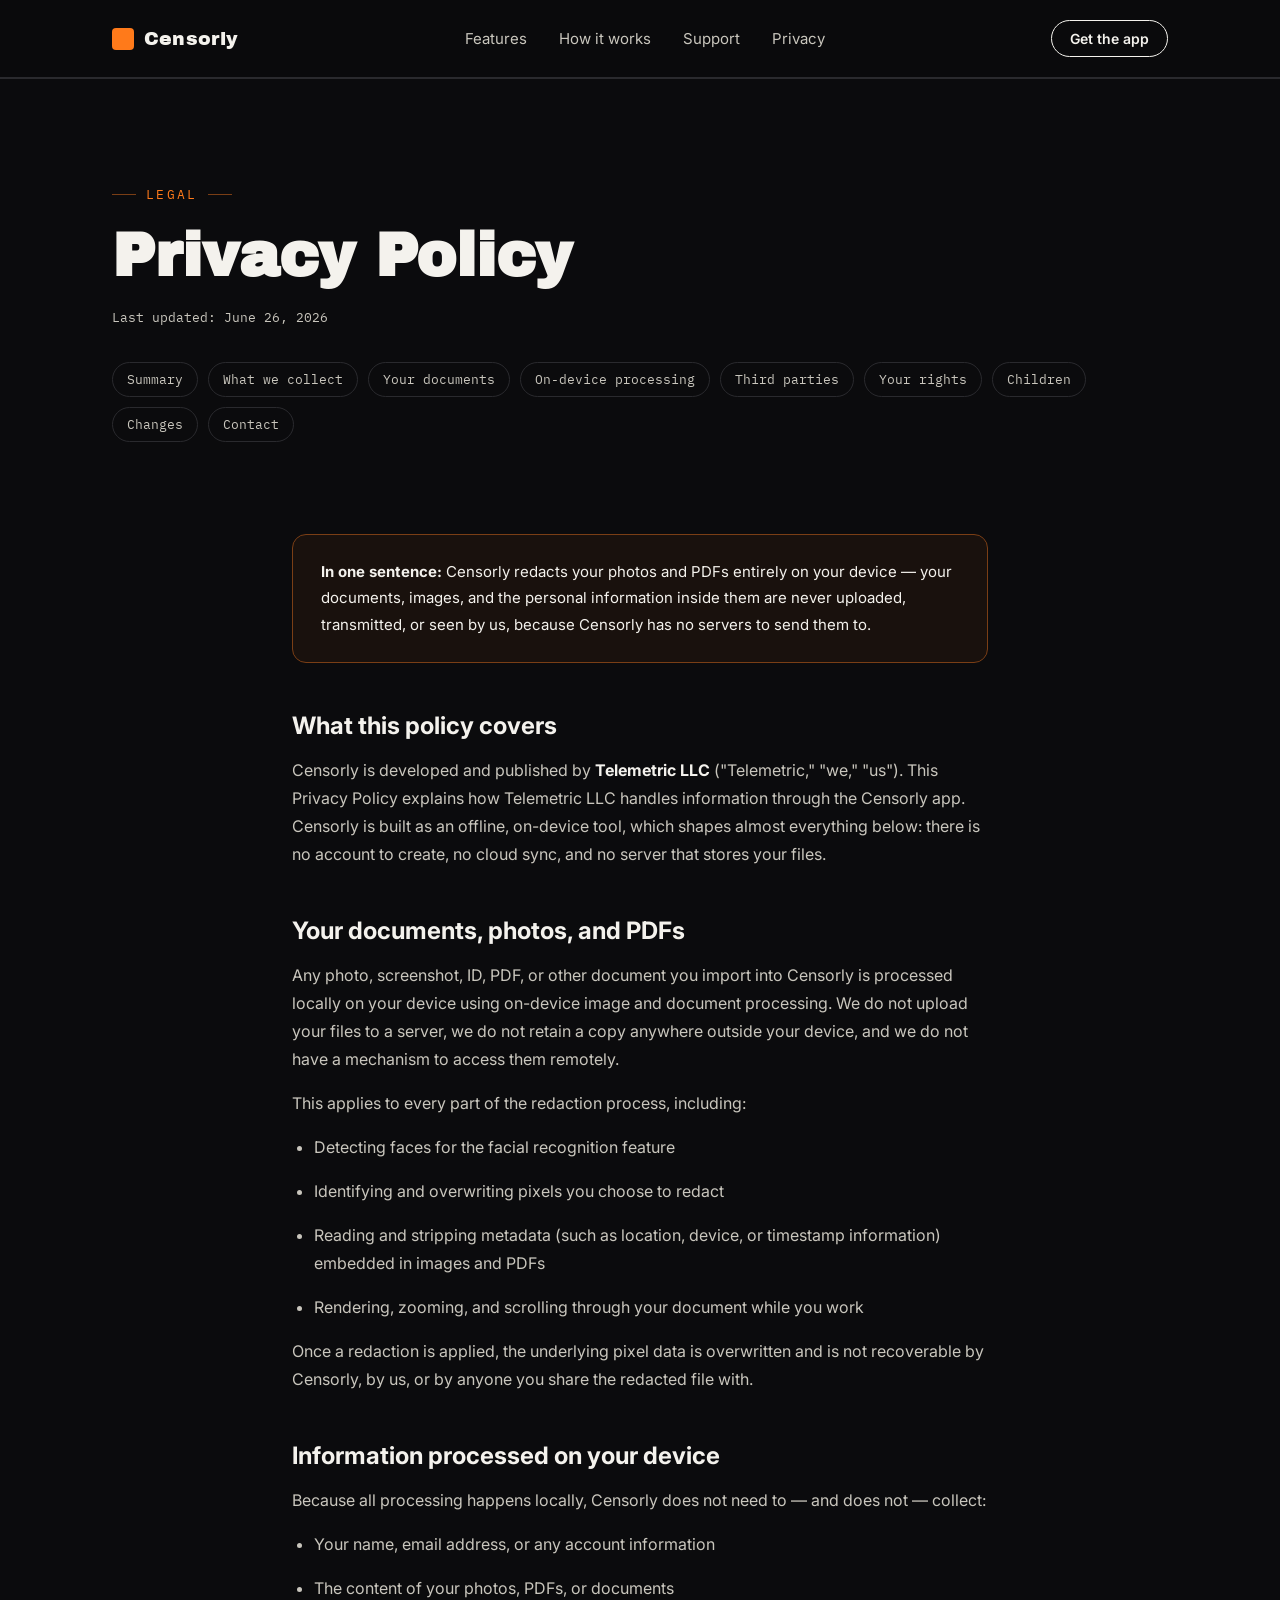
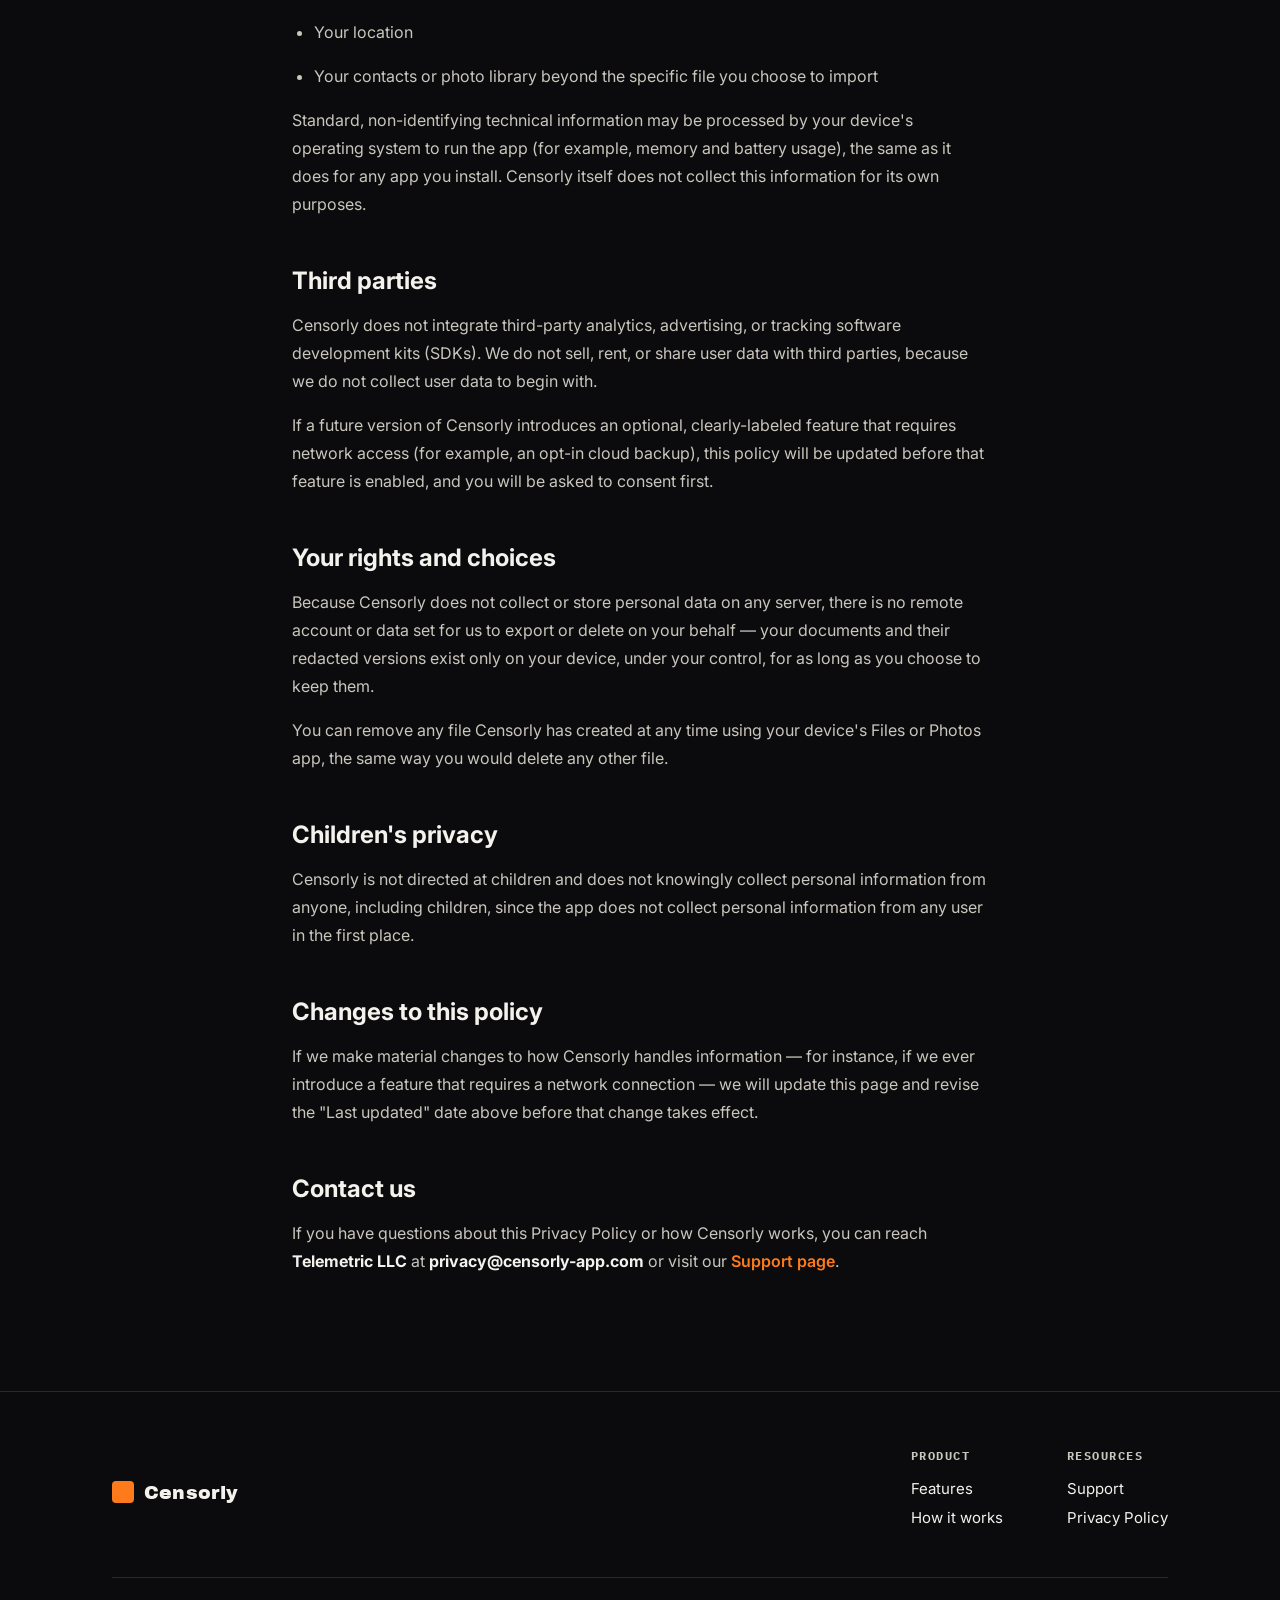
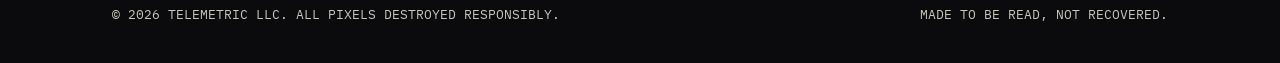
==== privacy.html @ 5e943779 "Add files via upload" ====
<!DOCTYPE html>
<html lang="en">
<head>
<meta charset="UTF-8" />
<meta name="viewport" content="width=device-width, initial-scale=1" />
<title>Privacy Policy — Censorly</title>
<meta name="description" content="Telemetric LLC's privacy policy for Censorly. Censorly processes documents entirely on your device and does not collect or transmit your content anywhere." />
<link rel="preconnect" href="https://fonts.googleapis.com">
<link href="https://fonts.googleapis.com/css2?family=Archivo+Black&family=IBM+Plex+Mono:wght@400;500&family=Inter:wght@400;500;600;700;800&display=swap" rel="stylesheet">
<link rel="stylesheet" href="assets/style.css">
</head>
<body>

  <nav class="nav">
    <div class="nav-inner">
      <a href="index.html" class="brand"><span class="mark"></span> Censorly</a>
      <div class="nav-links">
        <a href="index.html#features">Features</a>
        <a href="index.html#how-it-works">How it works</a>
        <a href="support.html">Support</a>
        <a href="privacy.html">Privacy</a>
      </div>
      <a href="index.html#get" class="nav-cta">Get the app</a>
    </div>
  </nav>

  <header class="doc-hero">
    <div class="wrap">
      <span class="eyebrow">Legal</span>
      <h1>Privacy Policy</h1>
      <span class="updated">Last updated: June 26, 2026</span>

      <div class="doc-toc">
        <a href="#summary">Summary</a>
        <a href="#what-we-collect">What we collect</a>
        <a href="#documents">Your documents</a>
        <a href="#device-data">On-device processing</a>
        <a href="#third-parties">Third parties</a>
        <a href="#your-rights">Your rights</a>
        <a href="#children">Children</a>
        <a href="#changes">Changes</a>
        <a href="#contact">Contact</a>
      </div>
    </div>
  </header>

  <div class="doc-body">
    <div class="wrap">

      <div class="callout" id="summary">
        <p><strong>In one sentence:</strong> Censorly redacts your photos and PDFs entirely on your device — your documents, images, and the personal information inside them are never uploaded, transmitted, or seen by us, because Censorly has no servers to send them to.</p>
      </div>

      <h2 id="what-we-collect">What this policy covers</h2>
      <p>Censorly is developed and published by <strong>Telemetric LLC</strong> ("Telemetric," "we," "us"). This Privacy Policy explains how Telemetric LLC handles information through the Censorly app. Censorly is built as an offline, on-device tool, which shapes almost everything below: there is no account to create, no cloud sync, and no server that stores your files.</p>

      <h2 id="documents">Your documents, photos, and PDFs</h2>
      <p>Any photo, screenshot, ID, PDF, or other document you import into Censorly is processed locally on your device using on-device image and document processing. We do not upload your files to a server, we do not retain a copy anywhere outside your device, and we do not have a mechanism to access them remotely.</p>
      <p>This applies to every part of the redaction process, including:</p>
      <ul>
        <li>Detecting faces for the facial recognition feature</li>
        <li>Identifying and overwriting pixels you choose to redact</li>
        <li>Reading and stripping metadata (such as location, device, or timestamp information) embedded in images and PDFs</li>
        <li>Rendering, zooming, and scrolling through your document while you work</li>
      </ul>
      <p>Once a redaction is applied, the underlying pixel data is overwritten and is not recoverable by Censorly, by us, or by anyone you share the redacted file with.</p>

      <h2 id="device-data">Information processed on your device</h2>
      <p>Because all processing happens locally, Censorly does not need to — and does not — collect:</p>
      <ul>
        <li>Your name, email address, or any account information</li>
        <li>The content of your photos, PDFs, or documents</li>
        <li>Your location</li>
        <li>Your contacts or photo library beyond the specific file you choose to import</li>
      </ul>
      <p>Standard, non-identifying technical information may be processed by your device's operating system to run the app (for example, memory and battery usage), the same as it does for any app you install. Censorly itself does not collect this information for its own purposes.</p>

      <h2 id="third-parties">Third parties</h2>
      <p>Censorly does not integrate third-party analytics, advertising, or tracking software development kits (SDKs). We do not sell, rent, or share user data with third parties, because we do not collect user data to begin with.</p>
      <p>If a future version of Censorly introduces an optional, clearly-labeled feature that requires network access (for example, an opt-in cloud backup), this policy will be updated before that feature is enabled, and you will be asked to consent first.</p>

      <h2 id="your-rights">Your rights and choices</h2>
      <p>Because Censorly does not collect or store personal data on any server, there is no remote account or data set for us to export or delete on your behalf — your documents and their redacted versions exist only on your device, under your control, for as long as you choose to keep them.</p>
      <p>You can remove any file Censorly has created at any time using your device's Files or Photos app, the same way you would delete any other file.</p>

      <h2 id="children">Children's privacy</h2>
      <p>Censorly is not directed at children and does not knowingly collect personal information from anyone, including children, since the app does not collect personal information from any user in the first place.</p>

      <h2 id="changes">Changes to this policy</h2>
      <p>If we make material changes to how Censorly handles information — for instance, if we ever introduce a feature that requires a network connection — we will update this page and revise the "Last updated" date above before that change takes effect.</p>

      <h2 id="contact">Contact us</h2>
      <p>If you have questions about this Privacy Policy or how Censorly works, you can reach <strong>Telemetric LLC</strong> at <strong>privacy@censorly-app.com</strong> or visit our <a href="support.html" style="color:var(--tape); font-weight:600;">Support page</a>.</p>

    </div>
  </div>

  <footer>
    <div class="wrap">
      <div class="footer-grid">
        <a href="index.html" class="brand"><span class="mark"></span> Censorly</a>
        <div class="footer-cols">
          <div class="footer-col">
            <h4>Product</h4>
            <a href="index.html#features">Features</a>
            <a href="index.html#how-it-works">How it works</a>
          </div>
          <div class="footer-col">
            <h4>Resources</h4>
            <a href="support.html">Support</a>
            <a href="privacy.html">Privacy Policy</a>
          </div>
        </div>
      </div>
      <div class="footer-bottom">
        <span>© 2026 TELEMETRIC LLC. ALL PIXELS DESTROYED RESPONSIBLY.</span>
        <span>MADE TO BE READ, NOT RECOVERED.</span>
      </div>
    </div>
  </footer>

</body>
</html>
---- assets/style.css ----
/* ===========================================================
   Censorly — shared stylesheet
   Palette: ink #0B0B0D, paper #F4F2ED, tape #FF7A1A, line #2A2A2E
   Display: Archivo Black / body: Inter / mono: IBM Plex Mono
=========================================================== */

:root {
  --ink: #0b0b0d;
  --ink-soft: #15151a;
  --paper: #f4f2ed;
  --paper-dim: #c9c6bd;
  --tape: #ff7a1a;
  --tape-dim: #7a3e15;
  --line: #2a2a2e;
  --line-light: #ddd9cf;
  --mono: "IBM Plex Mono", ui-monospace, monospace;
  --body: "Inter", -apple-system, "Segoe UI", sans-serif;
  --display: "Archivo Black", "Inter", sans-serif;
}

* { margin: 0; padding: 0; box-sizing: border-box; }

html { scroll-behavior: smooth; }

body {
  background: var(--ink);
  color: var(--paper);
  font-family: var(--body);
  -webkit-font-smoothing: antialiased;
  overflow-x: hidden;
}

@media (prefers-reduced-motion: reduce) {
  * { animation-duration: 0.01ms !important; animation-iteration-count: 1 !important; transition-duration: 0.01ms !important; }
}

a { color: inherit; text-decoration: none; }
a:focus-visible, button:focus-visible { outline: 2px solid var(--tape); outline-offset: 3px; }

/* ---------- Layout shells ---------- */
.wrap {
  max-width: 1120px;
  margin: 0 auto;
  padding: 0 32px;
}

/* ---------- Nav ---------- */
.nav {
  position: sticky;
  top: 0;
  z-index: 50;
  background: rgba(11, 11, 13, 0.86);
  backdrop-filter: blur(10px);
  border-bottom: 1px solid var(--line);
}

.nav-inner {
  max-width: 1120px;
  margin: 0 auto;
  padding: 20px 32px;
  display: flex;
  align-items: center;
  justify-content: space-between;
}

.brand {
  display: flex;
  align-items: center;
  gap: 10px;
  font-family: "Archivo Black", var(--display), sans-serif;
  font-weight: 400;
  font-size: 19px;
  letter-spacing: 0.01em;
}

.brand .mark {
  width: 22px;
  height: 22px;
  background: var(--tape);
  border-radius: 4px;
  display: inline-block;
}

.nav-links {
  display: flex;
  gap: 32px;
  font-size: 15px;
  color: var(--paper-dim);
}

.nav-links a:hover { color: var(--paper); }

.nav-cta {
  border: 1.5px solid var(--paper);
  padding: 9px 18px;
  border-radius: 999px;
  font-size: 14px;
  font-weight: 600;
}
.nav-cta:hover { background: var(--paper); color: var(--ink); }

@media (max-width: 700px) {
  .nav-links { display: none; }
}

/* ---------- Hero ---------- */
.hero {
  padding: 110px 0 90px;
  text-align: center;
  position: relative;
}

.eyebrow {
  font-family: var(--mono);
  font-size: 13px;
  letter-spacing: 0.18em;
  text-transform: uppercase;
  color: var(--tape);
  display: inline-flex;
  align-items: center;
  gap: 10px;
  margin-bottom: 28px;
}

.eyebrow::before, .eyebrow::after {
  content: "";
  width: 24px;
  height: 1px;
  background: var(--tape-dim);
}

.hero h1 {
  font-family: var(--display);
  font-size: clamp(40px, 8vw, 96px);
  line-height: 1.02;
  letter-spacing: -0.01em;
  margin: 0 auto 28px;
  max-width: 920px;
}

@media (max-width: 480px) {
  .hero h1 { font-size: 38px; }
}

.redact-line {
  display: inline-block;
  position: relative;
  white-space: nowrap;
  isolation: isolate;
}

.redact-bar {
  position: absolute;
  top: -4%;
  bottom: -4%;
  left: -3%;
  right: -3%;
  background: var(--ink-soft);
  border: 1px solid var(--line);
  transform-origin: left center;
  animation: lift 1.1s cubic-bezier(.65,0,.35,1) 0.5s forwards;
  z-index: 1;
}

.redact-bar::after {
  content: "REDACTED";
  position: absolute;
  inset: 0;
  display: flex;
  align-items: center;
  justify-content: center;
  font-family: var(--mono);
  font-size: 0.28em;
  letter-spacing: 0.15em;
  color: var(--tape-dim);
  opacity: 0.9;
  white-space: nowrap;
}

@keyframes lift {
  0%   { transform: scaleY(1); opacity: 1; }
  60%  { transform: scaleY(1); opacity: 1; }
  100% { transform: scaleY(0.02) translateY(40%); opacity: 0; }
}

.hero p.sub {
  font-size: clamp(17px, 2vw, 20px);
  color: var(--paper-dim);
  max-width: 560px;
  margin: 0 auto 44px;
  line-height: 1.55;
}

.hero-ctas {
  display: flex;
  gap: 16px;
  justify-content: center;
  flex-wrap: wrap;
}

.btn {
  display: inline-flex;
  align-items: center;
  gap: 10px;
  padding: 16px 28px;
  border-radius: 14px;
  font-weight: 700;
  font-size: 16px;
  cursor: pointer;
  border: none;
}

.btn-primary { background: var(--tape); color: var(--ink); }
.btn-primary:hover { background: #ff8c3a; }

.btn-ghost { background: transparent; color: var(--paper); border: 1.5px solid var(--line); }
.btn-ghost:hover { border-color: var(--paper); }

/* ---------- Section scaffolding ---------- */
section { padding: 100px 0; border-top: 1px solid var(--line); }

.section-head {
  display: flex;
  justify-content: space-between;
  align-items: flex-end;
  gap: 24px;
  margin-bottom: 56px;
  flex-wrap: wrap;
}

.section-tag {
  font-family: var(--mono);
  font-size: 12.5px;
  letter-spacing: 0.16em;
  text-transform: uppercase;
  color: var(--tape);
  margin-bottom: 14px;
  display: block;
}

.section-head h2 {
  font-family: var(--display);
  font-size: clamp(32px, 4.5vw, 52px);
  line-height: 1.05;
  max-width: 640px;
}

.section-head .desc {
  color: var(--paper-dim);
  max-width: 360px;
  font-size: 16px;
  line-height: 1.6;
}

/* ---------- Feature grid ---------- */
.feature-grid {
  display: grid;
  grid-template-columns: repeat(3, 1fr);
  gap: 1px;
  background: var(--line);
  border: 1px solid var(--line);
}

.feature {
  background: var(--ink);
  padding: 40px 34px 44px;
  position: relative;
  transition: background 0.25s ease;
}

.feature:hover { background: var(--ink-soft); }

.feature .tab {
  font-family: var(--mono);
  font-size: 11.5px;
  color: var(--tape-dim);
  letter-spacing: 0.1em;
  margin-bottom: 22px;
  display: block;
}

.feature .glyph {
  width: 46px;
  height: 46px;
  margin-bottom: 24px;
}

.feature h3 {
  font-size: 21px;
  font-weight: 700;
  margin-bottom: 12px;
  letter-spacing: -0.01em;
}

.feature p {
  color: var(--paper-dim);
  font-size: 15px;
  line-height: 1.6;
}

@media (max-width: 880px) {
  .feature-grid { grid-template-columns: repeat(2, 1fr); }
}
@media (max-width: 600px) {
  .feature-grid { grid-template-columns: 1fr; }
}

/* ---------- Comparison strip (Human Error Free) ---------- */
.compare {
  display: grid;
  grid-template-columns: 1fr 1fr;
  gap: 1px;
  background: var(--line);
  border: 1px solid var(--line);
  margin-top: 56px;
}

.compare > div { background: var(--ink); padding: 36px; }

.compare .label {
  font-family: var(--mono);
  font-size: 12px;
  letter-spacing: 0.12em;
  text-transform: uppercase;
  margin-bottom: 18px;
  display: inline-block;
}

.compare .bad .label { color: #ff5d5d; }
.compare .good .label { color: var(--tape); }

.compare ul { list-style: none; }
.compare li {
  font-size: 15px;
  color: var(--paper-dim);
  padding: 10px 0;
  border-top: 1px solid var(--line);
  display: flex;
  gap: 10px;
}
.compare li:first-of-type { border-top: none; }
.compare .bad li::before { content: "✕"; color: #ff5d5d; }
.compare .good li::before { content: "✓"; color: var(--tape); }

@media (max-width: 700px) {
  .compare { grid-template-columns: 1fr; }
}

/* ---------- Strip / marquee ---------- */
.marquee {
  border-top: 1px solid var(--line);
  border-bottom: 1px solid var(--line);
  padding: 22px 0;
  overflow: hidden;
  white-space: nowrap;
  background: var(--ink-soft);
}

.marquee-track {
  display: inline-flex;
  gap: 48px;
  animation: scroll 28s linear infinite;
  font-family: var(--mono);
  font-size: 14px;
  letter-spacing: 0.08em;
  text-transform: uppercase;
  color: var(--paper-dim);
}

.marquee-track span { color: var(--tape); }

@keyframes scroll {
  from { transform: translateX(0); }
  to   { transform: translateX(-50%); }
}

/* ---------- Steps (Choose Your Document) ---------- */
.steps {
  display: grid;
  grid-template-columns: repeat(2, 1fr);
  gap: 24px;
}

.step-card {
  border: 1px solid var(--line);
  border-radius: 18px;
  padding: 38px;
  background: var(--ink-soft);
}

.step-card .stamp {
  display: inline-block;
  font-family: var(--mono);
  font-size: 11.5px;
  letter-spacing: 0.1em;
  color: var(--ink);
  background: var(--tape);
  padding: 4px 10px;
  border-radius: 5px;
  margin-bottom: 22px;
}

.step-card h3 { font-size: 24px; margin-bottom: 10px; }
.step-card p { color: var(--paper-dim); font-size: 15px; line-height: 1.6; }

@media (max-width: 700px) {
  .steps { grid-template-columns: 1fr; }
}

/* ---------- CTA band ---------- */
.cta-band {
  text-align: center;
  padding: 110px 0;
  border-top: 1px solid var(--line);
}

.cta-band h2 {
  font-family: var(--display);
  font-size: clamp(34px, 5vw, 58px);
  margin-bottom: 22px;
  max-width: 760px;
  margin-inline: auto;
  line-height: 1.05;
}

.cta-band p { color: var(--paper-dim); margin-bottom: 40px; font-size: 17px; }

/* ---------- Footer ---------- */
footer {
  border-top: 1px solid var(--line);
  padding: 56px 0 40px;
}

.footer-grid {
  display: flex;
  justify-content: space-between;
  flex-wrap: wrap;
  gap: 32px;
  margin-bottom: 40px;
}

.footer-cols { display: flex; gap: 64px; flex-wrap: wrap; }

.footer-col h4 {
  font-family: var(--mono);
  font-size: 12px;
  letter-spacing: 0.12em;
  text-transform: uppercase;
  color: var(--paper-dim);
  margin-bottom: 16px;
}

.footer-col a {
  display: block;
  font-size: 15px;
  margin-bottom: 10px;
  color: var(--paper);
}
.footer-col a:hover { color: var(--tape); }

.footer-bottom {
  display: flex;
  justify-content: space-between;
  align-items: center;
  flex-wrap: wrap;
  gap: 16px;
  border-top: 1px solid var(--line);
  padding-top: 28px;
  font-size: 13px;
  color: var(--paper-dim);
  font-family: var(--mono);
}

@media (max-width: 700px) {
  .footer-grid, .footer-bottom { flex-direction: column; align-items: flex-start; }
}

/* ---------- Simple page (Privacy / Support) ---------- */
.doc-hero {
  padding: 100px 0 60px;
  border-top: 1px solid var(--line);
}

.doc-hero .eyebrow { margin-bottom: 22px; }

.doc-hero h1 {
  font-family: var(--display);
  font-size: clamp(36px, 6vw, 60px);
  line-height: 1.05;
  margin-bottom: 18px;
}

.doc-hero .updated {
  font-family: var(--mono);
  font-size: 13px;
  color: var(--paper-dim);
}

.doc-body {
  padding: 0 0 100px;
}

.doc-body .wrap {
  max-width: 760px;
}

.doc-body h2 {
  font-size: 24px;
  margin: 48px 0 16px;
  font-weight: 700;
}

.doc-body h2:first-child { margin-top: 0; }

.doc-body p, .doc-body li {
  color: var(--paper-dim);
  font-size: 16px;
  line-height: 1.75;
  margin-bottom: 16px;
}

.doc-body ul { padding-left: 22px; margin-bottom: 16px; }
.doc-body strong { color: var(--paper); }

.callout {
  border: 1px solid var(--tape-dim);
  background: rgba(255, 122, 26, 0.06);
  border-radius: 14px;
  padding: 24px 28px;
  margin: 32px 0;
}

.callout p { color: var(--paper); margin-bottom: 0; font-size: 15px; }

.doc-toc {
  display: flex;
  flex-wrap: wrap;
  gap: 10px;
  margin: 36px 0 0;
}

.doc-toc a {
  font-family: var(--mono);
  font-size: 13px;
  border: 1px solid var(--line);
  padding: 8px 14px;
  border-radius: 999px;
  color: var(--paper-dim);
}
.doc-toc a:hover { color: var(--paper); border-color: var(--paper-dim); }

/* Support page specifics */
.support-grid {
  display: grid;
  grid-template-columns: repeat(2, 1fr);
  gap: 20px;
  margin-top: 48px;
}

.support-card {
  border: 1px solid var(--line);
  border-radius: 16px;
  padding: 32px;
  background: var(--ink-soft);
}

.support-card h3 { font-size: 19px; margin-bottom: 10px; }
.support-card p { font-size: 15px; margin-bottom: 18px; }
.support-card a.link { color: var(--tape); font-weight: 600; font-size: 15px; }

@media (max-width: 700px) {
  .support-grid { grid-template-columns: 1fr; }
}

.faq-item {
  border-bottom: 1px solid var(--line);
  padding: 26px 0;
}
.faq-item summary {
  font-size: 17px;
  font-weight: 600;
  cursor: pointer;
  list-style: none;
  display: flex;
  justify-content: space-between;
  align-items: center;
}
.faq-item summary::-webkit-details-marker { display: none; }
.faq-item summary::after {
  content: "+";
  font-family: var(--mono);
  color: var(--tape);
  font-size: 22px;
  transition: transform 0.2s ease;
}
.faq-item[open] summary::after { transform: rotate(45deg); }
.faq-item p { margin-top: 14px; }
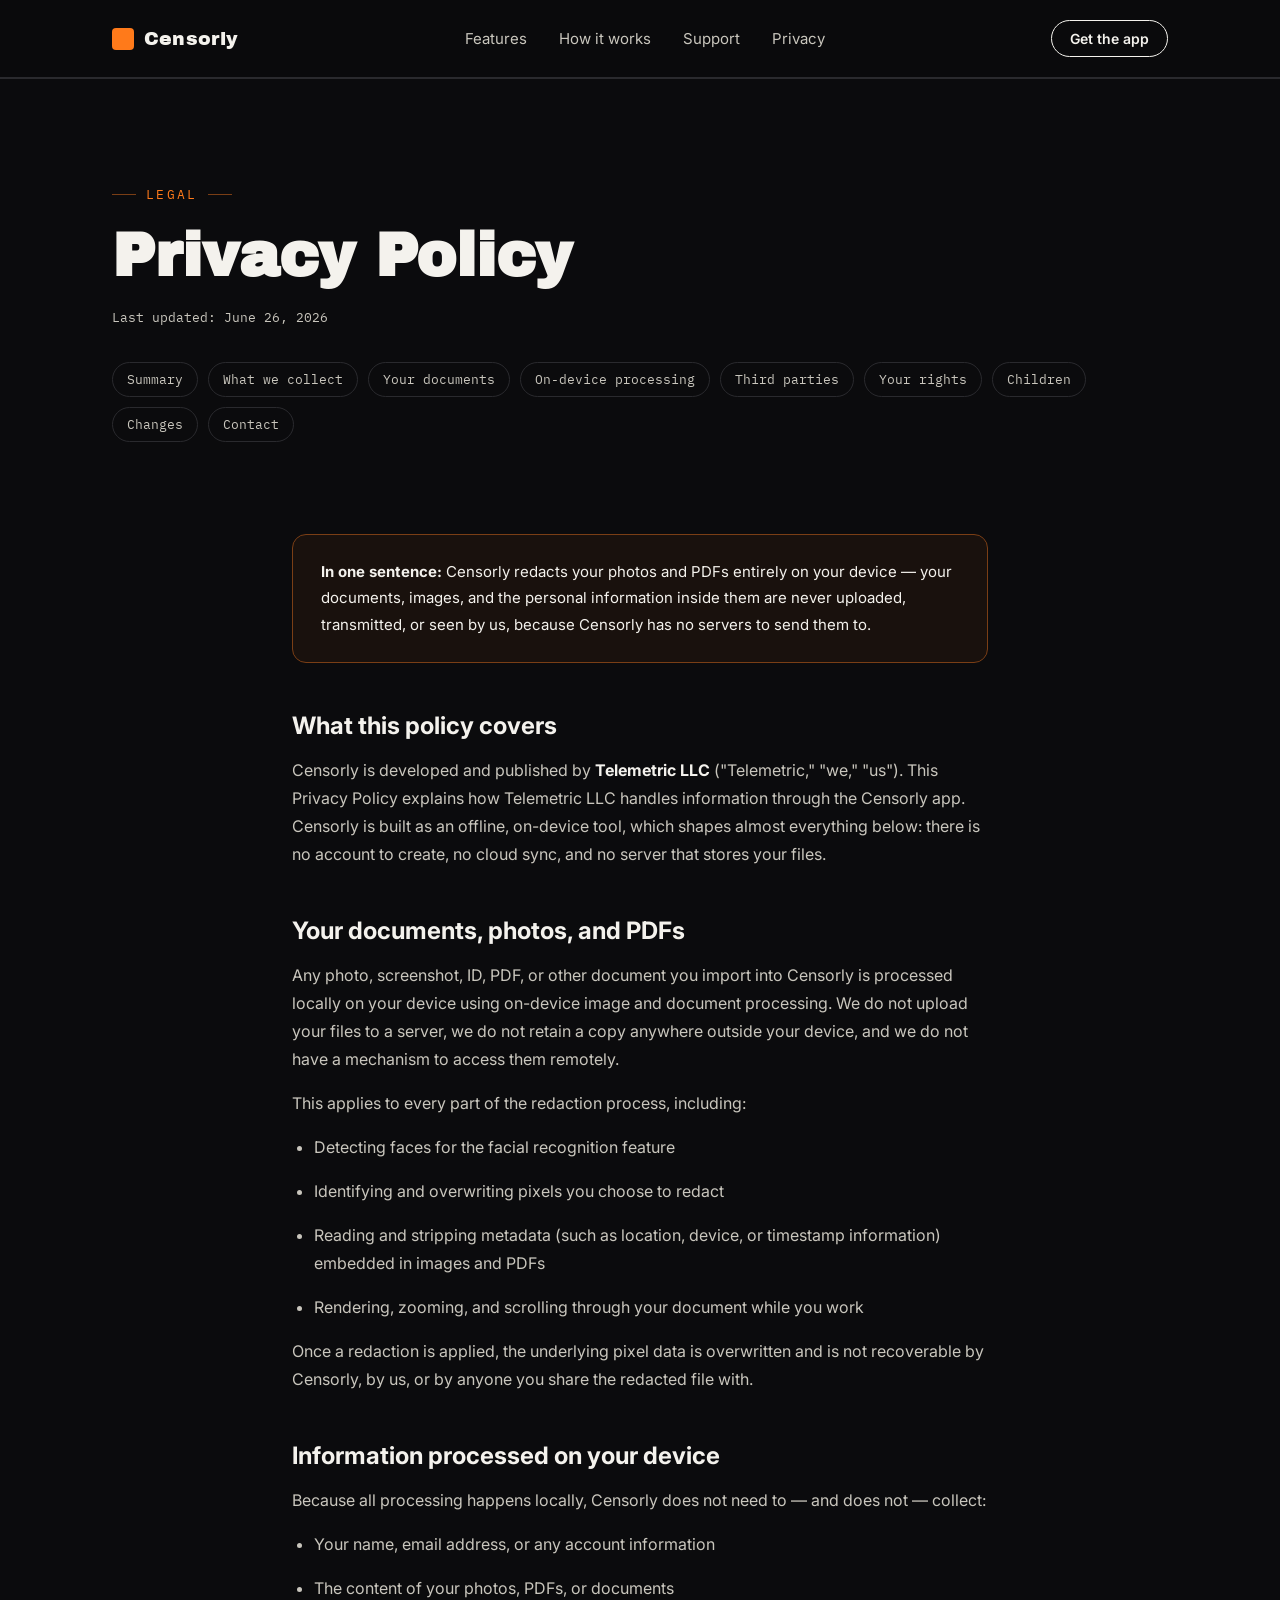
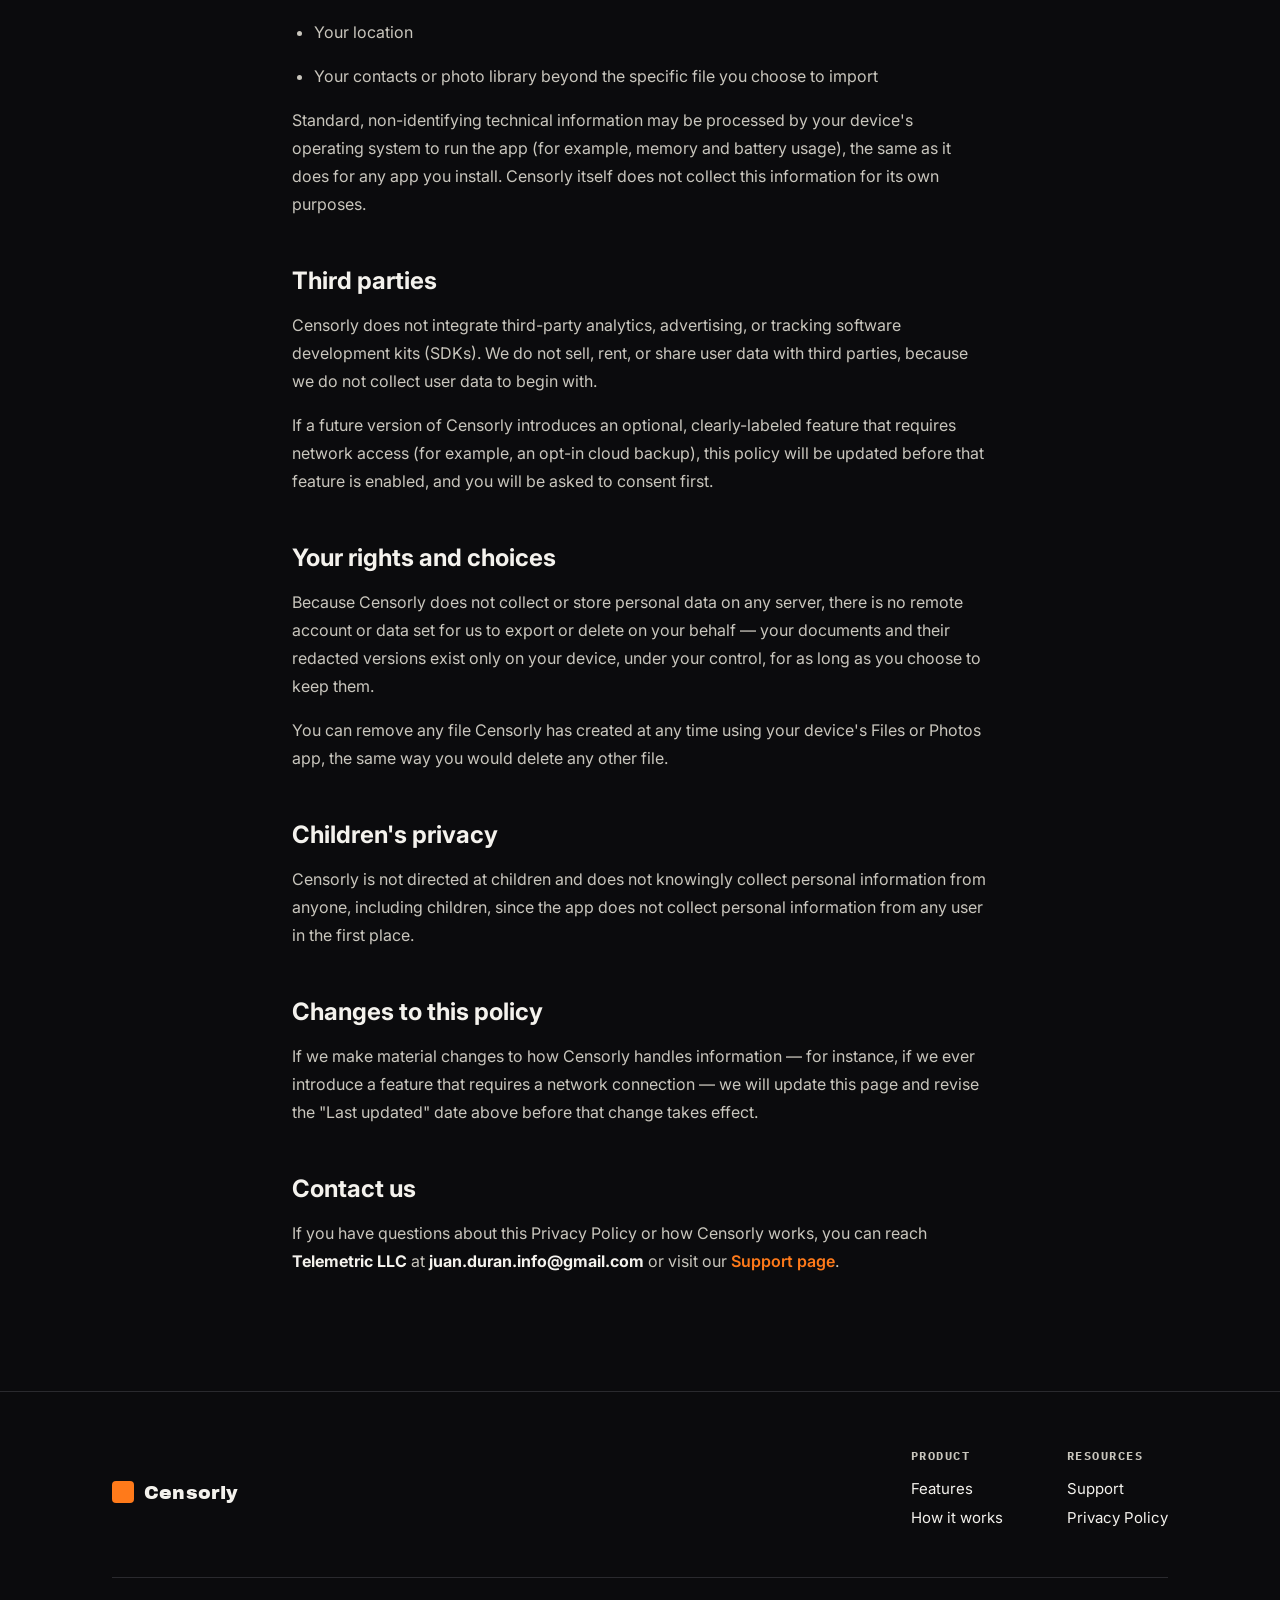
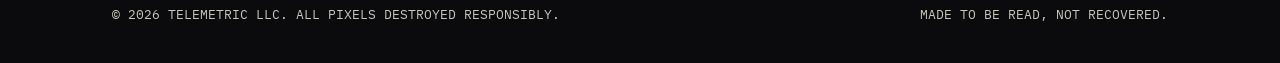
==== commit 9f4c3dd2: "Update privacy.html" ====
--- a/privacy.html
+++ b/privacy.html
@@ -90,7 +90,7 @@
       <p>If we make material changes to how Censorly handles information — for instance, if we ever introduce a feature that requires a network connection — we will update this page and revise the "Last updated" date above before that change takes effect.</p>
 
       <h2 id="contact">Contact us</h2>
-      <p>If you have questions about this Privacy Policy or how Censorly works, you can reach <strong>Telemetric LLC</strong> at <strong>privacy@censorly-app.com</strong> or visit our <a href="support.html" style="color:var(--tape); font-weight:600;">Support page</a>.</p>
+      <p>If you have questions about this Privacy Policy or how Censorly works, you can reach <strong>Telemetric LLC</strong> at <strong>juan.duran.info@gmail.com</strong> or visit our <a href="support.html" style="color:var(--tape); font-weight:600;">Support page</a>.</p>
 
     </div>
   </div>
